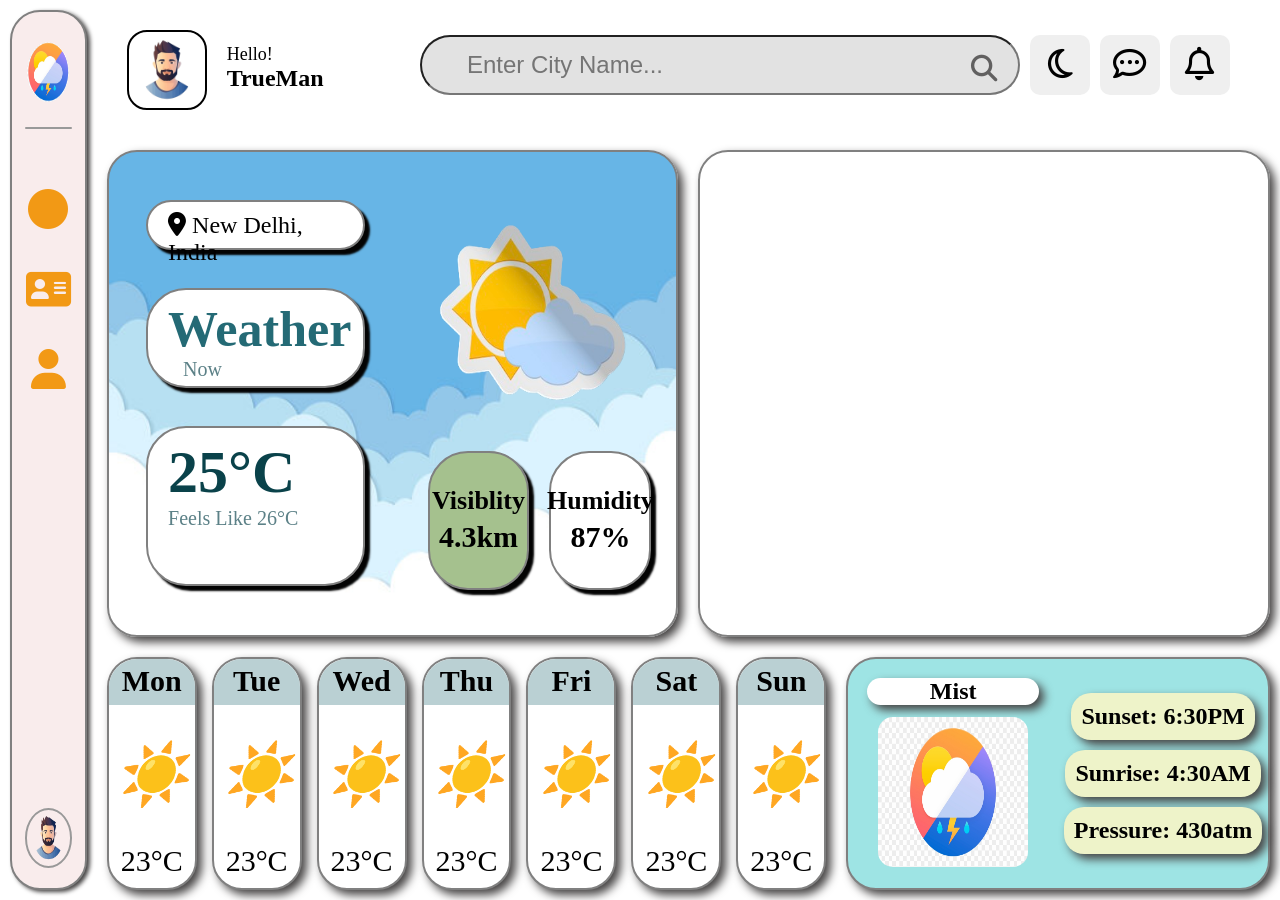
==== index.html @ 382a9749 "changes" ====
<!DOCTYPE html>
<html lang="en">

<head>
    <meta charset="UTF-8">
    <meta name="viewport" content="width=device-width, initial-scale=1.0">
    <title>Weather App</title>
    <link rel="stylesheet" href="style.css">
    <link rel="stylesheet" href="https://cdnjs.cloudflare.com/ajax/libs/font-awesome/6.5.0/css/all.min.css">

<body>
    <div class="container">
        <div class="navbar">
            <div class="top"> <img src="./Assets/Screenshot 2025-12-19 at 6.11.13 PM.png" alt="logo"> </div>
            <div class="line"></div>
            <div class="one" style="cursor: pointer;">
                <div class="main-app"> <i class="fa-solid fa-circle"></i> </div>
                <div class="Aboutme"> <i class="fa-solid fa-address-card"></i> </div>
                <div class="ContactUs"> <i class="fa-solid fa-user"></i> </div>
            </div>
            <div class="two"> <img src="./Assets/pngtree-user-profile-avatar-png-image_10211467.png" alt="dp"></div>
        </div>
        <div class="profilecard">
            <div class="dp"><img src="./Assets/pngtree-user-profile-avatar-png-image_10211467.png" alt=""></div>
            <div class="txt">
                <div class="name"><p>Hello!</p></div>
                <div class="place"><p>TrueMan</p></div>
            </div>
        </div>
        <div class="search-toggle">
            <div class="cont">
                <div class="search">
                    <input type="text" placeholder="Enter City Name..." class="citySearch">
                    <button class="srch"><i class="fa-solid fa-magnifying-glass"></i></button>
                </div>
                <div class="toggle left">
                    <button><i class="fa-regular fa-moon"></i></button>
                </div>
                <div class="left">
                    <button><i class="fa-regular fa-comment-dots"></i></button>
                </div>
                <div class="left">
                    <button><i class="fa-regular fa-bell"></i></button>
                </div>
            </div>
        </div>
        <div class="weathercard">
            <div class="f">
                <div class="loc">
                    <p> <i class="fa-solid fa-location-dot"></i> <span class="locText">New Delhi, India</span></p>
                </div>
                <div class="text">
                    <h1>Weather</h1>
                    <p>Now</p>
                </div>
                <div class="temp"> 
                    <h1>25°C</h1>
                    <p>Feels Like 26°C</p>
                </div>
            </div>
            <div class="t">
                <div class="weather-image">
                    <img src="./Assets/Screenshot_2025-12-20_at_12.15.34_PM-removebg-preview.png" alt="">
                </div>
                <div class="hori">
                    <div class="visiblity">
                        <h2>Visiblity</h2>
                        <p>4.3km</p>
                    </div>
                    <div class="humidity">
                        <h2>Humidity</h2>
                        <p>87%</p>
                    </div>
                </div>
            </div>
        </div>
        <div class="map">
            <iframe src="https://www.google.com/maps/embed?pb=!1m10!1m8!1m3!1d28024.838156878912!2d77.0932736!3d28.5966336!3m2!1i1024!2i768!4f13.1!5e0!3m2!1sen!2sin!4v1766214764247!5m2!1sen!2sin" width="600" height="450" style="border:0;" allowfullscreen="" loading="lazy" referrerpolicy="no-referrer-when-downgrade"></iframe>
        </div>
        <div class="daywiseweather">
            <div class="item">
                <div class="tup"><h3>Mon</h3></div>
                <div><i>☀️</i></div>
                <div class="small-temp"><p>23°C</p></div>
            </div>
            <div class="item">
                <div class="tup"><h3>Tue</h3></div>
                <div><i>☀️</i></div>
                <div class="small-temp"><p>23°C</p></div>
            </div>
            <div class="item">
                <div class="tup"><h3>Wed</h3></div>
                <div><i>☀️</i></div>
                <div class="small-temp"><p>23°C</p></div>
            </div>
            <div class="item">
                <div class="tup"><h3>Thu</h3></div>
                <div><i>☀️</i></div>
                <div class="small-temp"><p>23°C</p></div>
            </div>
            <div class="item">
                <div class="tup"><h3>Fri</h3></div>
                <div><i>☀️</i></div>
                <div class="small-temp"><p>23°C</p></div>
            </div>
            <div class="item">
                <div class="tup"><h3>Sat</h3></div>
                <div><i>☀️</i></div>
                <div class="small-temp"><p>23°C</p></div>
            </div>
            <div class="item">
                <div class="tup"><h3>Sun</h3></div>
                <div><i>☀️</i></div>
                <div class="small-temp"><p>23°C</p></div>
            </div>
        </div>
        <div class="extracard">
            <div class="firstHalf">
                <h2>Mist</h2>
                <img src="./Assets/237-2372176_weather-app-weather-app-logo.png" alt="" height="150px" width="150px">
            </div>
            <div class="secondHalf">
                <h2>Sunset: 6:30PM</h2>
                <h2>Sunrise: 4:30AM</h2>
                <h2>Pressure: 430atm</h2>
            </div>
        </div>
    </div>

    <script src="script.js"></script>
</body>

</html>
---- style.css ----
*{
    margin: 0;
    padding: 0;
    box-sizing: border-box;
}

html{
    font-size: 62.5%;
}

.container{
    padding: 1rem;
    display: grid;
    grid-template-rows: repeat(7,1fr);
    grid-template-columns: 0.6fr repeat(8, 1fr);
    gap: 2rem;
    height: 100vh;
}
.container > div{
    outline: 2px dashed black;
    border-radius: 3rem;
}
/* navbar */
.container .navbar{
    outline: none;
    grid-area: 1/1/8/2;
    padding: 2rem 1rem;
    display: flex;
    flex-direction: column;
    align-items: center;
     border: 2px solid gray;
    box-shadow: 3px 2px 4px rgb(70, 68, 68);
    background-color: rgb(249, 236, 236);
    overflow: hidden;
    
}
.navbar .line{
    width: 90%;             
    height: 2px;
    background-color: #999;  
    margin: auto 0; 
    margin-top: 2.5rem; 
    margin-bottom: 4rem;     
    border-radius: 1rem;
}
.navbar .top{
    margin-top: 1rem;
    height: 6rem;
    border-radius: 3rem;
    width: 80%;
}
.navbar .top img{
    height: 100%;
    width: 100%;
    border-radius: 50%;
}
.navbar .one {
    display: flex;
    flex-direction: column;
    align-items: center;
    width: 100%;
}
.navbar .one > div{
    height: 8rem;
    width: 60%;
    transition: all 0.1s ease;
    position: relative;
    
}
.navbar .one > div > i{
    font-size: 8px;
}

.navbar .two {
    margin-top: auto;
    height: 6rem;
    border-radius: 3rem;
    width: 90%;
}
.navbar .two img{
    height: 100%;
    width: 100%;
    border-radius: 50%;
    border: 2px solid #999;
}
.navbar .one > div::before{
    position: absolute;
    content: "";
    height: 20px;
    width: 20px;
    transform: rotate(45deg);
    background-color: #F29915;
    left: -80%;
    top: 30%;
    display: none;
}
.navbar .one .Aboutme, .navbar .one .ContactUs,.navbar .one .main-app{
    display: flex;
    align-items: center;
    justify-content: center;
}
.navbar .one .Aboutme i, .navbar .one .ContactUs i,.navbar .one .main-app i{
    color: #F29915;
    font-size: 4rem; 
    transition: all 0.1s ease;
}
.navbar .one > div:hover i{
    /* color: rgb(235, 103, 14); */
    transform: scale(1.3);
}

.navbar .one > div:hover::before{
    display: block;

}
.container .profilecard{
    grid-area: 1/2/2/6;
    padding: 2rem;
    display: flex;
    justify-content: flex-start;
    outline: none;

}
.container .profilecard .dp{
    height: 8rem;
    width: 8rem; 
    border: 2px solid black;
    border-radius: 2rem;
    background-repeat: no-repeat;
    background-size: contain;
    object-fit: contain;
}
.profilecard .txt{
    display: flex;
    padding-left: 2rem;
    padding-bottom: 1.8rem;
    flex-direction: column;
    justify-content: end;
}

.txt .place p{
    font-size: x-large;
    font-weight: 600;
}
.txt .name p{
    font-size: large;
    font-weight: 400;
}
.dp img{
    height: 100%;
    width: 100%;
}

/* search-toggle */
.container .search-toggle{
    grid-area: 1/6/2/10;
    outline: none;
    display: flex;
    padding:0 4rem;
    justify-content: flex-end;
    align-items: center;
}
.search-toggle .cont{
    /* outline: 2px dashed black; */
    display: flex;
    gap: 1rem;
}

.search-toggle .cont .search{
    position: relative;
}
.search-toggle .cont .search button{
    border: none;
}
.search-toggle .cont .search button i{
    position: absolute;
    scale: 2;
    right: 5%;
    top: 40%;
    color: #616060;
}

.search-toggle .cont .search input{
    outline: none;
    height: 6rem;
    width: 60rem;
    border-radius: 4rem;
    padding: 2rem;
    padding-left: 4.5rem;
    font-size:x-large;
    background-color: #E2E2E2;
}
.search-toggle .cont .left button{
    display: block;
    height: 6rem;
    width: 6rem;
    border: none;
    border-radius: 1rem;
}
.search-toggle .cont .left button i{
    transform: scale(2.5);
}

.container .weathercard{
    grid-area: 2/2/6/6;
    display: flex;
    padding: 1rem;
    background: url('./Assets/back.jpg');
    background-repeat: no-repeat;
    background-size: 100% 100%;
    outline: none;
    border: 2px solid gray;
    box-shadow: 5px 5px 10px rgb(70, 68, 68);
}
.weathercard > div{
    height: 100%;
    width: 50%;

}
.weathercard .f{
    display: flex;
    flex-direction: column;
    justify-content: space-evenly;
    align-items: center;
    /* background-color: aliceblue; */
}
.weathercard .f .loc{
    width: 80%;
    height: 5rem;
    border-radius: 4rem;
    padding: 1rem 2rem;
    background-color: #fff;
    border: 2px solid gray;
    box-shadow: 5px 5px 2px rgb(3, 3, 3);
}
.loc p{
    font-size: 24px;
}
.weathercard .f .text{
    width: 80%;
    height: 10rem;
    border-radius: 4rem;
    background-color: #fff;
    padding:1rem 2rem;
     border: 2px solid gray;
    box-shadow: 5px 5px 2px rgb(3, 3, 3);
}
.f .text h1{
    font-size: 5rem;
    color: #246a75;
}
.f .text p{
    font-size: 2rem;
    color: #5c8187;
    padding-left:1.5rem;
}
.weathercard .f .temp{
    width: 80%;
    height: 16rem;
    border-radius: 4rem;
    padding: 1rem 2rem;
    border: 2px solid gray;
    box-shadow: 5px 5px 2px rgb(3, 3, 3);
    background-color: #fff;
}
.f .temp h1{
    font-size: 6rem;
    color: #0a424a;
}
.f .temp p{
    font-size: 2rem;
    color: #5c8187;
}

.weathercard .t{
    display: flex;
    justify-content: space-evenly;
    flex-direction: column;
    align-items: center;
    padding: 2rem;
}

.t .weather-image{
    height: 60%;
    width: 100%;
    border-radius: 4rem;
    overflow: hidden;
}
.t .hori{
    height: 40%;
    width: 100%;
    border-radius: 4rem;
    padding: 1.5rem;
    display: flex;

}
.t .hori > div{
    height: 100%;
    display: flex;
    flex-direction: column;
    justify-content: space-evenly;
    align-items: center;
    border: 2px solid gray;
    box-shadow: 5px 5px 2px rgb(3, 3, 3);
    border-radius: 4rem;
    padding:3rem 4rem;
    width: 50%;
}
.t .hori > div h2{
    font-size: 2.6rem;
    font-weight: 600;
}
.t .hori > div p{
    text-align: center;
    font-size: 3rem;
    font-weight: 600;
}
.t .hori .humidity{
    background-color: #fff;
}
.t .hori .visiblity{
    margin-right: 2rem;
    background-color: #a5c18e;
}
.t .weather-image img{
    height: 100%;
    width: 100%;
    box-shadow: 4px 4px 8px 2px rgba(0, 0, 0, 0.4)
}
.container .map{
    grid-area: 2/6/6/10;
    overflow: hidden;
    outline: none;
     border: 2px solid gray;
    box-shadow: 5px 5px 10px rgb(70, 68, 68);

}
.map iframe{
    height: 100%;
    width: 100%;
}
.container .daywiseweather{
    grid-area: 6/2/8/7;
    display: flex;
    align-items: center;
    gap: 1.5rem;
    outline: none;
    

}
.daywiseweather > div{
    height: 100%;
    width: 20%;
    border-radius: 3rem;
    border: 2px solid gray;
    box-shadow: 5px 5px 10px rgb(70, 68, 68);
    background-color: white;
}
.daywiseweather .item{
    display: flex;
    overflow: hidden;
    flex-direction: column;
    justify-content: space-between;
    align-items: center;
}
.daywiseweather .item .tup h3{
    text-align: center;
    font-size: 3rem;
}
.daywiseweather .item .tup{
    padding-top: 0.5rem;
    padding-bottom: 1.5rem;
    width: 100%;
    height: 20%;
    background-color: #bad0d3;
    border-bottom: #1e1d1d;
}
.daywiseweather .item > div:nth-child(2) i{
    font-size: 6rem;
}
.daywiseweather .item .small-temp{
    margin-bottom: 1rem;
}
.daywiseweather .item  .small-temp p{
    font-size: 3rem;

}
.container .extracard{
    grid-area: 6/7/8/10; 
    border: 2px solid gray;
    box-shadow: 5px 5px 10px rgb(70, 68, 68);
    outline: none;
    display: flex;
    /* background: url('./clear-blue-sky-background-free-vector.jpg'); */
    background-color: rgb(158, 228, 228);
    background-repeat: no-repeat;
    background-size: 100% 100%;
    /* flex: 1; */
}
.extracard .firstHalf img{
    border-radius: 15px;
    margin: auto;
    object-fit: fill;
}
.extracard .firstHalf h2{
    font-size: 24px;
    background-color: #ffffff;
    box-shadow: 5px 5px 10px rgb(70, 68, 68);
    border-radius: 20px;
    text-align: center;
}

.extracard .firstHalf{
    width: 50%;
    display: flex;
    flex-direction: column;
    gap: 10px;
    padding: 19px;
    overflow: hidden;
}
.extracard .secondHalf{
    width: 50%;
    display: flex;
    flex-direction: column;
    justify-content: center;
    align-items: center;
    gap: 10px;
}

.extracard .secondHalf h2{
    font-size: 24px;
    padding: 10px;
    background-color: #eef3c9;
    box-shadow: 5px 5px 10px rgb(70, 68, 68);
    border-radius: 20px;
    text-align: center;
}
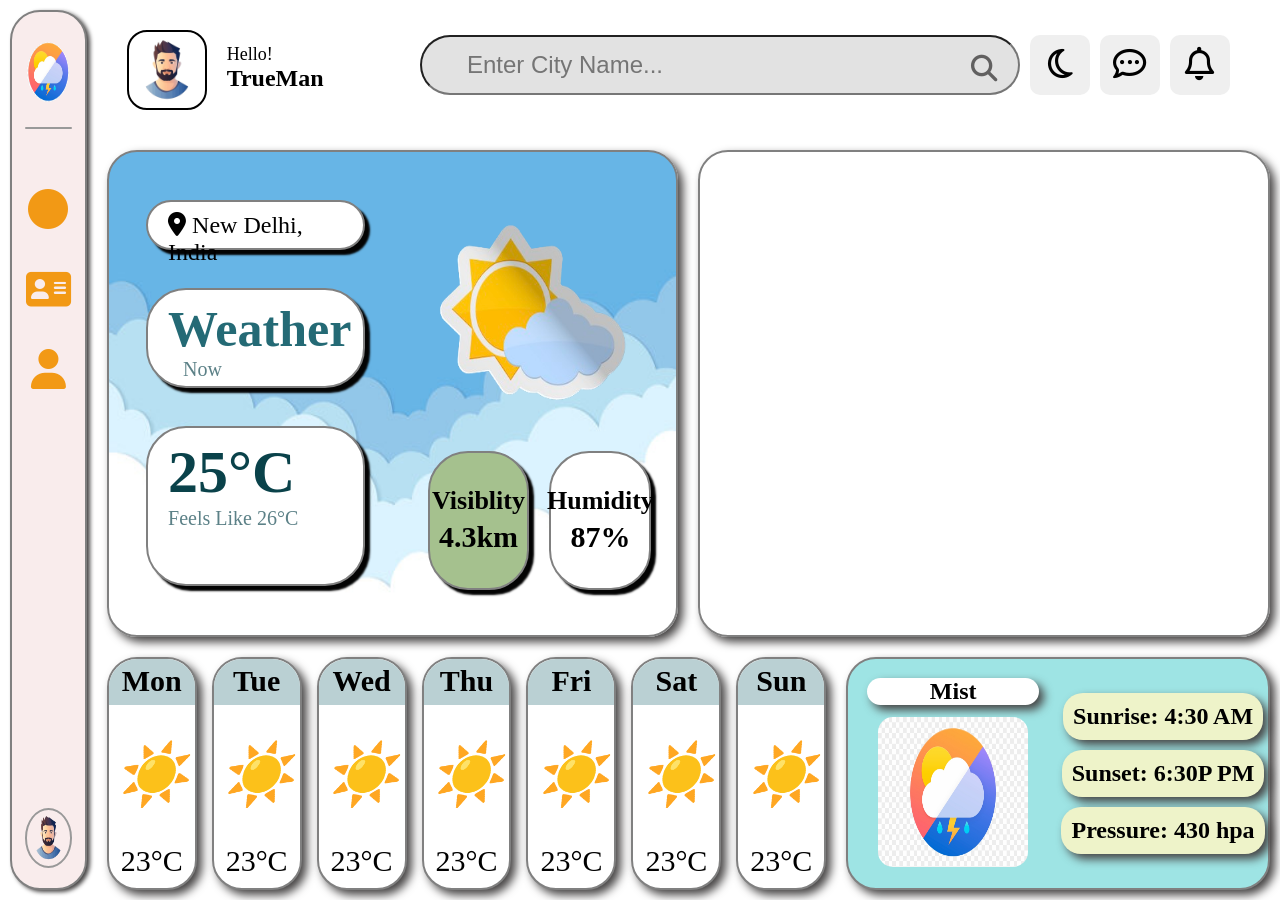
==== commit f47e8257: "yo" ====
--- a/index.html
+++ b/index.html
@@ -120,9 +120,9 @@
                 <img src="./Assets/237-2372176_weather-app-weather-app-logo.png" alt="" height="150px" width="150px">
             </div>
             <div class="secondHalf">
-                <h2>Sunset: 6:30PM</h2>
-                <h2>Sunrise: 4:30AM</h2>
-                <h2>Pressure: 430atm</h2>
+                <h2>Sunrise: 4:30 AM</h2>
+                <h2>Sunset: 6:30P PM</h2>
+                <h2>Pressure: 430 hpa</h2>
             </div>
         </div>
     </div>
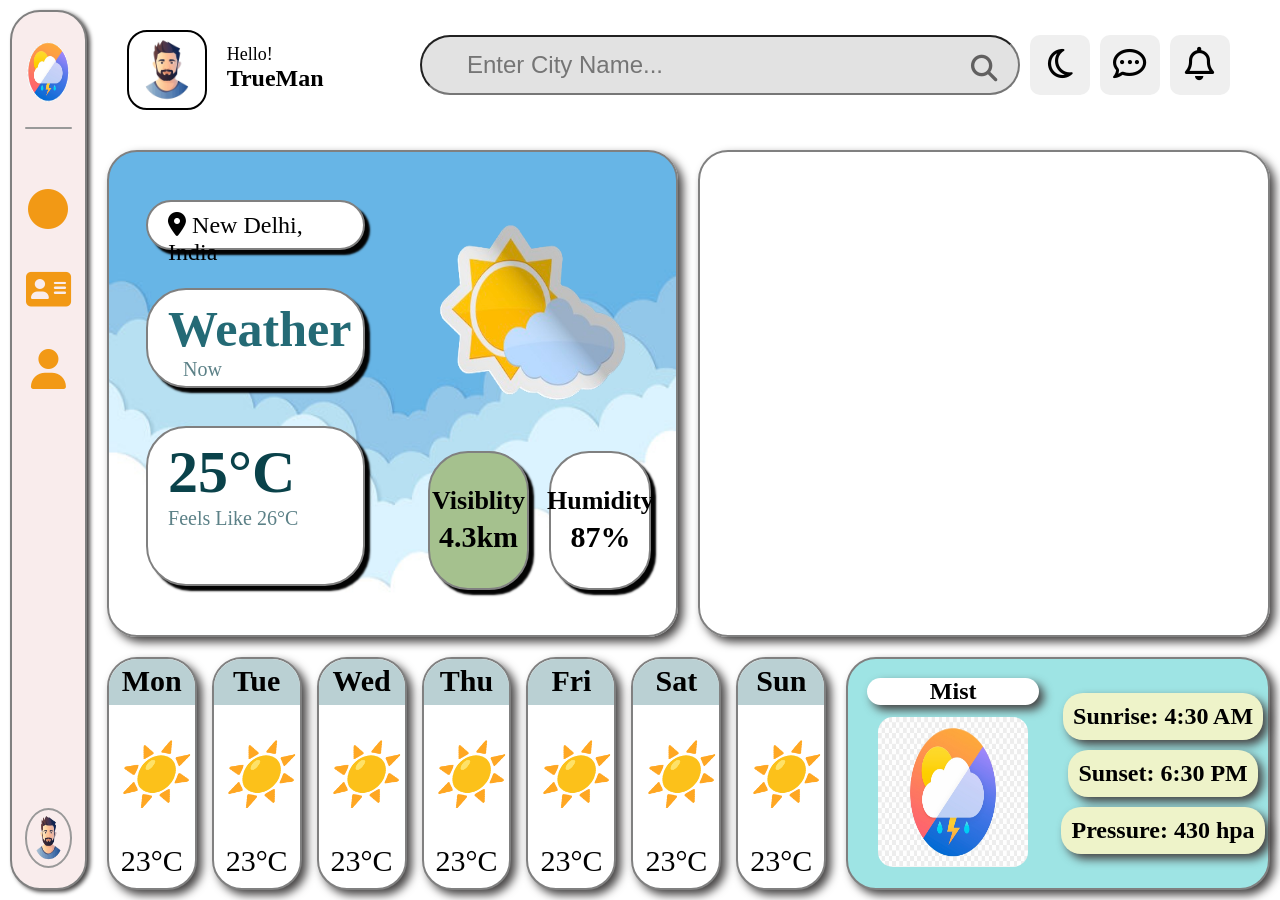
==== commit 4cffc7bb: "phirse" ====
--- a/index.html
+++ b/index.html
@@ -121,7 +121,7 @@
             </div>
             <div class="secondHalf">
                 <h2>Sunrise: 4:30 AM</h2>
-                <h2>Sunset: 6:30P PM</h2>
+                <h2>Sunset: 6:30 PM</h2>
                 <h2>Pressure: 430 hpa</h2>
             </div>
         </div>
